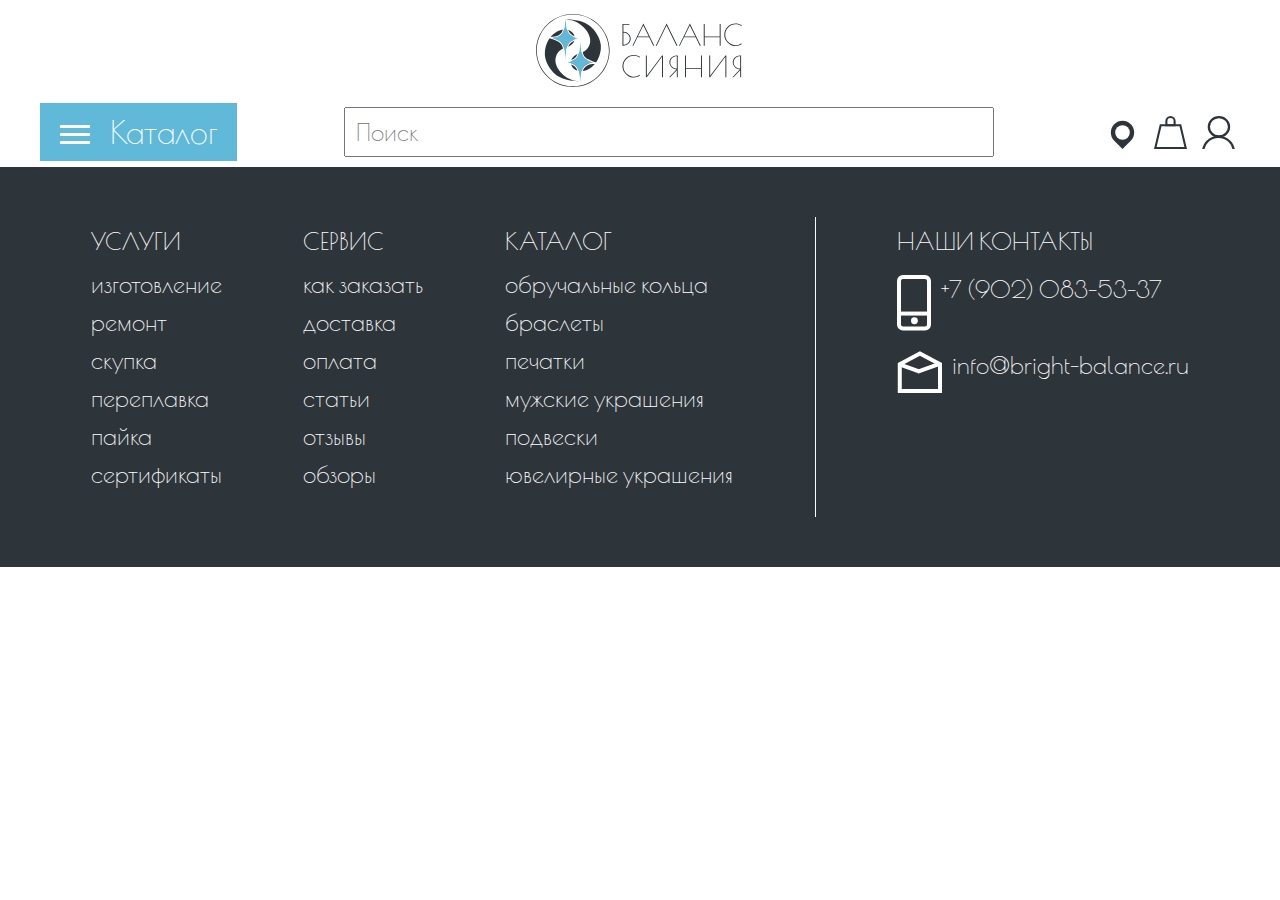
==== companypage.html @ 12311c1b "исправила ссылки в футере и секции популярное + создала файл страницы о компании" ====
<!DOCTYPE html>
<html lang="en">
<head>
    <meta charset="UTF-8">
    <meta name="viewport" content="width=device-width, initial-scale=1.0">
    <title>О компании</title>
    <link rel="stylesheet" href="./assets/styles/company-style.css">
</head>
<body>
    <header>
        <div class="section-navbar">
            <div class="container">
                <div class="logo">
                    <img src="./assets/imgs/shinebalance-logo.svg" alt="">
                </div>
                <div class="navbar">
                    <div class="dropdown">
                        <label for="dropdown-toggle" class="catalog-button"><img src="./assets/imgs/lines.svg" alt="">Каталог</label>
                        <input type="checkbox" id="dropdown-toggle" class="dropdown-toggle">
                        
                        <div class="dropdown-content">
                            <a href="catalogue.html">Весь каталог</a>
                            <div class="line"></div>
                            <p>Популярные категории</p>
                            <a href="#">Кольца</a>
                            <a href="#">Серьги</a>
                            <a href="#">Браслеты</a>
                            <a href="#">Ожерелья</a>
                        </div>
                    </div>
                    <input type="search" placeholder="Поиск">
                    <div class="kn">
                        <button class="map"></button>
                        <button class="cart"></button>
                        <button class="account"></button>
                    </div>
                </div>
            </div>
        </div>
    </header>


    <footer>
        <div class="uslugi">
            <div class="title">УСЛУГИ</div>
            <div class="links">
                <a href="">изготовление</a>
                <a href="">ремонт</a>
                <a href="">скупка</a>
                <a href="">переплавка</a>
                <a href="">пайка</a>
                <a href="">сертификаты</a>
            </div>
        </div>
        <div class="services">
            <div class="title">СЕРВИС</div>
            <div class="links">
                <a href="">как заказать</a>
                <a href="">доставка</a>
                <a href="">оплата</a>
                <a href="">статьи</a>
                <a href="">отзывы</a>
                <a href="">обзоры</a>
            </div>
        </div>
        <div class="catalogue">
            <div class="title">КАТАЛОГ</div>
            <div class="links">
                <a href="catalogue.html">обручальные кольца</a>
                <a href="catalogue.html">браслеты</a>
                <a href="catalogue.html">печатки</a>
                <a href="catalogue.html">мужские украшения</a>
                <a href="catalogue.html">подвески</a>
                <a href="catalogue.html">ювелирные украшения</a>
            </div>
        </div>
        <div class="line"></div>
        <div class="catalogue">
            <div class="title">НАШИ КОНТАКТЫ</div>
            <div class="contacts">
                <div class="contct">
                    <img src="./assets/imgs/phone.svg" alt="">
                    <p>+7 (902) 083-53-37</p>
                </div>
                <div class="contct">
                    <img src="./assets/imgs/mail.svg" alt="">
                    <p>info@bright-balance.ru</p>
                </div>
            </div>
        </div>
    </footer>
</body>
</html>
---- assets/styles/company-style.css ----
@font-face {
    font-family: "PoiretOne";
    src: url(../fonts/PoiretOne-Regular.ttf);
    font-weight: 500;
    font-style: normal;
}

*{
    margin: 0;
    bottom: 0;
    padding: 0;
    outline: none;
    text-decoration: none;
    box-sizing: border-box;
    font-family: "PoiretOne";
    font-size: 24px;
}

.container{
    width: 1200px;
    margin: 0 auto;
}

.logo {
    display: flex;
    justify-content: center;
    padding: 10px 0;
}

.logo img{
    width: 214px;
}

.navbar{
    display: flex;
    justify-content: space-between;
    align-items: center;
    margin: 10px 0;
}

.navbar button{
    border: none;
    width: 33px;
    height: 33px;
    background-color: #3498db00;
    background-size: cover;
    margin: 5px;
}

.navbar .map{
    background-image: url(../imgs/map-mark.svg);
}

.navbar .cart{
    background-image: url(../imgs/cart.svg);
}

.navbar .account{
    background-image: url(../imgs/account-icon.svg);
}

.navbar input{
    width: 650px;
    height: 50px;
    padding: 10px;
}


.dropdown-toggle {
    display: none;
}

/* Стили для кнопки */
.catalog-button {
    background-color: #60B9D8;
    color: white;
    padding: 10px 20px;
    font-size: 32px;
    border: none;
    cursor: pointer;
    width: 100%;
    text-align: left;
    margin: 5px 0;
}

.catalog-button img{
    padding-right: 20px;
}

/* Скрытый список до активации */
.dropdown-content {
    display: none;
    position: absolute;
    top: 20%;
    background-color: #f9f9f9;
    min-width: 1000px;
    height: 300px;
    box-shadow: 0px 8px 16px 0px rgba(0,0,0,0.2);
    z-index: 1;
    border: solid 1px black;
    padding: 5px;
}

/* Показываем список при нажатии на кнопку */
.dropdown-toggle:checked ~ .dropdown-content {
    display: block;
}

/* Ссылки внутри списка */
.dropdown-content a {
    color: black;
    padding: 12px 16px;
    text-decoration: none;
    display: block;
}

.dropdown-content .line{
    width: 100%;
    height: 1px;
    background-color: black;
}

/* Изменение цвета ссылки при наведении */
.dropdown-content a:hover {
    background-color: #f1f1f1;
}

































footer{
    background-color: #2E353A;
    color: white;
    display: flex;
    justify-content: space-around;
    padding: 50px;
}

footer *{
    padding: 5px 0;
}

footer a{
    text-decoration: none;
    color: white;
}

footer a:hover{
    color: #FFE679;
    transition: 0.2s ease-in-out;
}

footer .links{
    display: flex;
    flex-direction: column;
}
.contct{
    display: flex;
}

.contct p{
    padding-left: 10px;
}

footer .line{
    height: 300px;
    width: 1px;
    background-color: white;
}
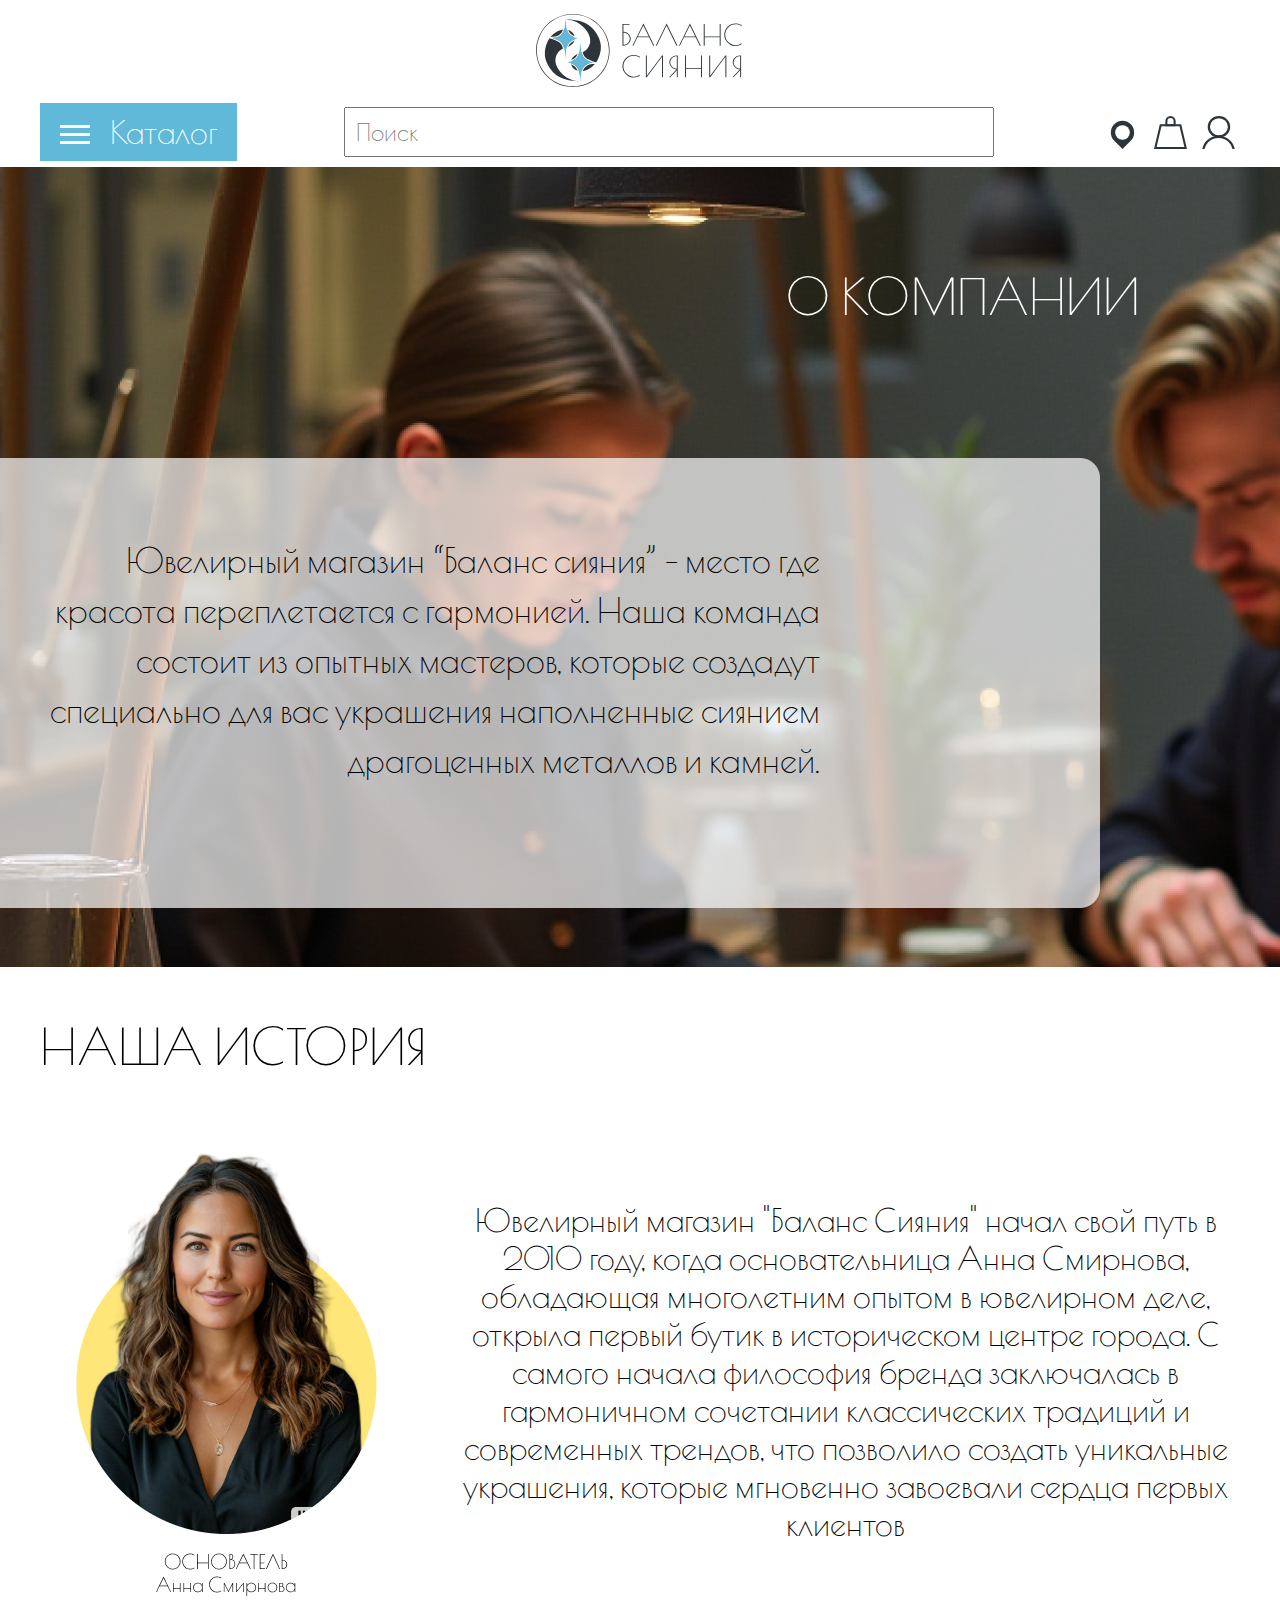
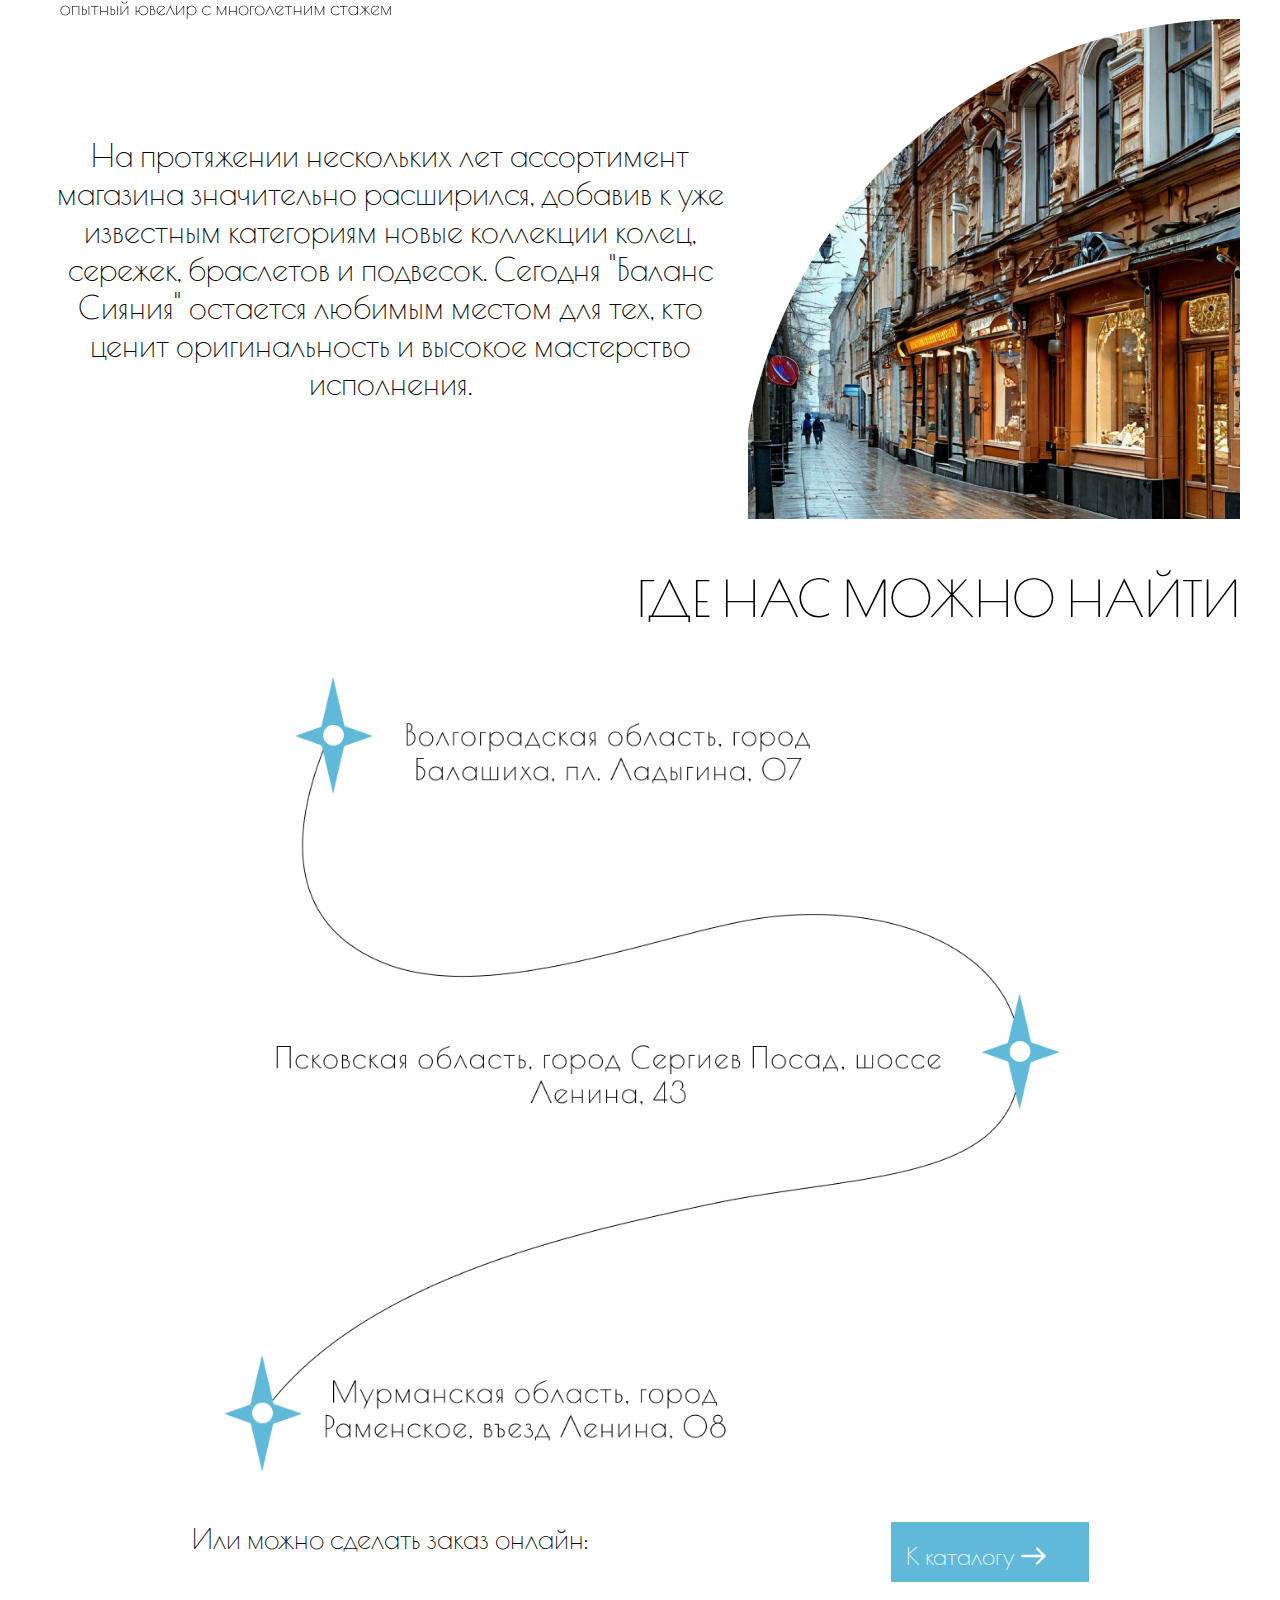
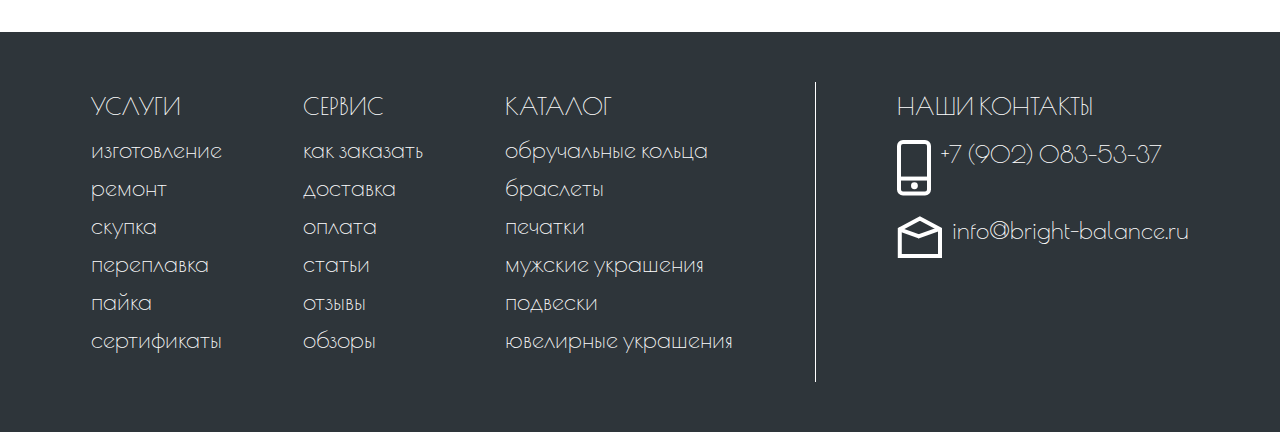
==== commit de3026ab: "страница о компании" ====
--- a/companypage.html
+++ b/companypage.html
@@ -39,6 +39,39 @@
         </div>
     </header>
 
+    <main>
+        <div class="section-first">
+            <div class="container">
+                <p class="title">О КОМПАНИИ</p>
+                <p class="about">Ювелирный магазин “Баланс сияния” - место где красота переплетается с гармонией. Наша команда состоит из опытных мастеров, которые создадут специально для вас украшения наполненные сиянием драгоценных металлов и камней.</p>
+            </div>
+        </div>
+
+        <div class="section-story">
+            <div class="container">
+                <p class="title">НАША ИСТОРИЯ</p>
+                <div class="block 1">
+                    <img src="./assets/imgs/owner.png" alt="">
+                    <p>Ювелирный магазин "Баланс Сияния" начал свой путь в 2010 году, когда основательница Анна Смирнова, обладающая многолетним опытом в ювелирном деле, открыла первый бутик в историческом центре города. С самого начала философия бренда заключалась в гармоничном сочетании классических традиций и современных трендов, что позволило создать уникальные украшения, которые мгновенно завоевали сердца первых клиентов</p>
+                </div>
+                <div class="block 2">
+                    <p>На протяжении нескольких лет ассортимент магазина значительно расширился, добавив к уже известным категориям новые коллекции колец, сережек, браслетов и подвесок. Сегодня "Баланс Сияния" остается любимым местом для тех, кто ценит оригинальность и высокое мастерство исполнения.</p>
+                    <img src="./assets/imgs/story-img.png" alt="">
+                </div>
+            </div>
+        </div>
+
+        <div class="section-addresses">
+            <div class="container">
+                <p class="title">ГДЕ НАС МОЖНО НАЙТИ</p>
+                <img src="./assets/imgs/path.png" alt="">
+                <div class="catalogue">
+                    <p>Или можно сделать заказ онлайн:</p>
+                    <button ><a href="catalogue.html">К каталогу</a> <img src="./assets/imgs/Arrow.svg" alt=""></button>
+                </div>
+            </div>
+        </div>
+    </main>
 
     <footer>
         <div class="uslugi">
--- a/assets/styles/company-style.css
+++ b/assets/styles/company-style.css
@@ -125,37 +125,93 @@
     background-color: #f1f1f1;
 }
 
-
-
-
-
-
-
-
-
-
-
-
-
-
-
-
-
-
-
-
-
-
-
-
-
-
-
-
-
-
-
-
+.section-first{
+    background-image: url(../imgs/company-main.png);
+    height: 800px;
+}
+
+.section-first .title {
+    font-size: 50px;
+    color: white;
+    text-align: end;
+    padding: 100px;
+}
+
+.section-first .about{
+    width: 65%;
+    font-size: 34px;
+    text-align: end;
+    padding-top: 110px;
+    line-height: 50px;
+}
+
+.section-story .title{
+    font-size: 50px;
+    padding: 50px 0;
+}
+
+.section-story .block{
+    display: flex;
+    align-items: center;
+    justify-content: space-between;
+}
+
+.section-story .block p{
+    font-size: 32px;
+    text-align: center;
+}
+
+.section-addresses .container{
+    display: flex;
+    align-items: center;
+    flex-direction: column;
+}
+
+.section-addresses .title{
+    width: 100%;
+    text-align: end;
+    font-size: 50px;
+    padding: 50px 0;
+}
+
+.section-addresses img{
+    width: 70%;
+}
+
+.section-addresses .catalogue{
+    width: 100%;
+    display: flex;
+    justify-content: space-around;
+    padding: 50px 0;
+}
+
+.section-addresses .catalogue p{
+    font-size: 28px;
+}
+
+.section-addresses button{
+    background-color: #60B9D8;
+    color: white;
+    padding: 10px 15px;
+    font-size: 34px;
+    border: none;
+    cursor: pointer;
+    text-align: left;
+}
+
+.section-addresses button a{
+    color: white;
+    text-decoration: none;
+}
+
+.section-addresses button img {
+    width: 15%;
+}
+
+.section-addresses button:hover{
+    background-color: #FFE679;
+    transition: 0.3s;
+}
 
 footer{
     background-color: #2E353A;
@@ -195,4 +251,5 @@
     height: 300px;
     width: 1px;
     background-color: white;
-}+}
+
